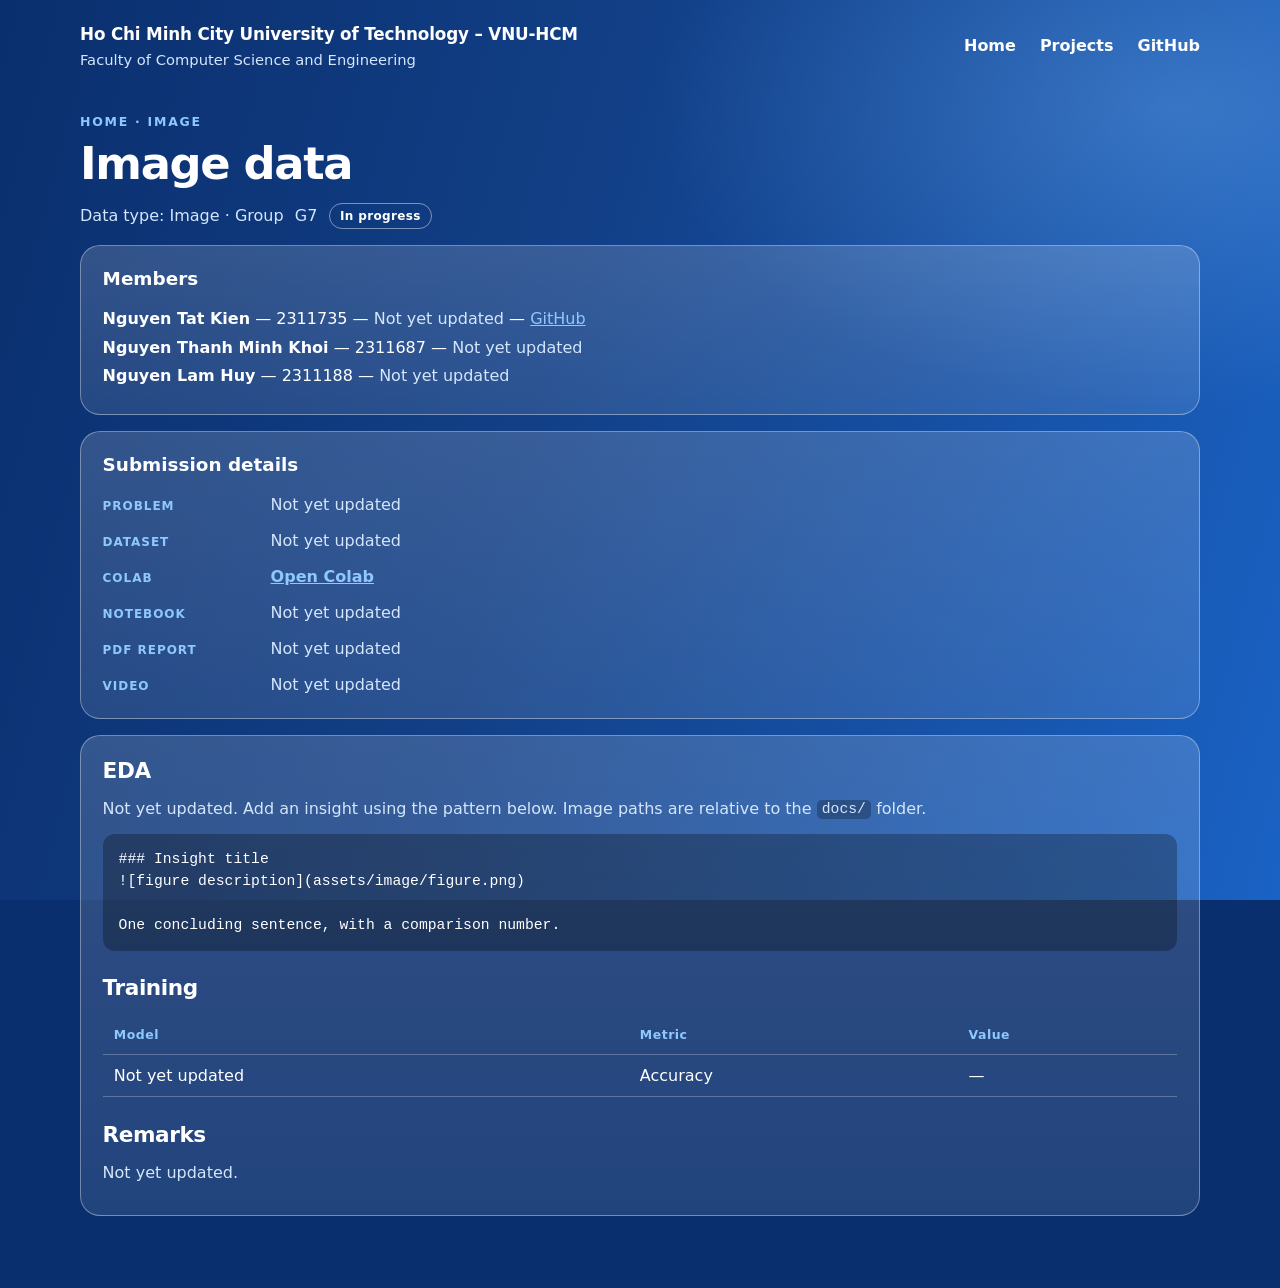
==== docs/image.html @ c70bbf6a "feat: landing page; update: image part" ====
<!DOCTYPE html>
<html lang="en">
<head>
  <meta charset="utf-8">
  <meta name="viewport" content="width=device-width, initial-scale=1">
  <title>Image data — G7</title>
  <link rel="stylesheet" href="css/site.css">
</head>
<body data-page="project" data-content="content/image.md">
  <header class="topbar">
    <div class="topbar-inner">
      <div class="brand">
        <p class="brand-title">Ho Chi Minh City University of Technology – VNU-HCM</p>
        <p class="brand-sub">Faculty of Computer Science and Engineering</p>
      </div>
      <nav class="nav" aria-label="Primary">
        <a href="index.html">Home</a>
        <a href="index.html#projects">Projects</a>
        <a href="https://github.com/tatkien/programming-for-ai" data-repo-link target="_blank" rel="noopener noreferrer">GitHub</a>
      </nav>
    </div>
  </header>

  <main class="sheet">
    <p class="kicker"><a href="index.html">Home</a> · Image</p>
    <h1>Image data</h1>
    <p class="meta-line">Data type: Image · Group <span data-group-name>G7</span> <span class="pill" data-status-pill data-status="draft">In progress</span></p>

    <section class="panel" aria-labelledby="members-heading">
      <h2 id="members-heading">Members</h2>
      <ul class="members" data-member-list>
        <li><strong>Nguyen Tat Kien</strong> — 2311735 — <span class="role">Not yet updated</span> — <a href="https://github.com/tatkien" target="_blank" rel="noopener noreferrer">GitHub</a></li>
        <li><strong>Nguyen Thanh Minh Khoi</strong> — 2311687 — <span class="role">Not yet updated</span></li>
        <li><strong>Nguyen Lam Huy</strong> — 2311188 — <span class="role">Not yet updated</span></li>
      </ul>
    </section>

    <section class="panel" aria-labelledby="info-heading">
      <h2 id="info-heading">Submission details</h2>
      <dl class="meta">
        <dt>Problem</dt>
        <dd data-field="problem">Not yet updated</dd>
        <dt>Dataset</dt>
        <dd data-field="dataset">Not yet updated</dd>
        <dt>Colab</dt>
        <dd data-field="colab"><span class="pending">Not yet updated</span></dd>
        <dt>Notebook</dt>
        <dd data-field="notebook"><span class="pending">Not yet updated</span></dd>
        <dt>PDF report</dt>
        <dd data-field="pdf"><span class="pending">Not yet updated</span></dd>
        <dt>Video</dt>
        <dd data-field="video"><span class="pending">Not yet updated</span></dd>
      </dl>
    </section>

    <section class="panel prose" id="writeup" aria-label="Results">
      <p>Not yet updated.</p>
    </section>
  </main>

  <noscript>
    <p class="noscript-note"><a href="index.html">Home</a> · <a href="tabular.html">Tabular</a> · <a href="text.html">Text</a> · <a href="image.html">Image</a></p>
  </noscript>
  <script src="js/render.js"></script>
</body>
</html>
---- docs/css/site.css ----
:root {
  --bg-deep: #0a2f6e;
  --bg-bright: #1a62c4;
  --text: #ffffff;
  --muted: #d4e6fb;
  --label: #8ec8ff;
  --card: rgba(255, 255, 255, 0.1);
  --card-border: rgba(255, 255, 255, 0.35);
  --font: "Segoe UI", system-ui, sans-serif;
}

* {
  box-sizing: border-box;
}

html {
  scroll-behavior: smooth;
}

body {
  margin: 0;
  min-height: 100vh;
  font-family: var(--font);
  color: var(--text);
  background-color: var(--bg-deep);
  background-image:
    radial-gradient(900px 520px at 92% 12%, rgba(142, 200, 255, 0.28), transparent 58%),
    linear-gradient(105deg, var(--bg-deep) 0%, #123f86 42%, var(--bg-bright) 100%);
  background-attachment: fixed;
  line-height: 1.5;
}

::selection {
  background: rgba(142, 200, 255, 0.35);
}

a:focus-visible,
.btn:focus-visible {
  outline: 2px solid #ffffff;
  outline-offset: 3px;
}

.topbar {
  padding: 1.35rem 0 0.4rem;
}

.topbar-inner,
.hero,
.sheet,
.noscript-note {
  width: min(1120px, calc(100% - 3rem));
  margin-inline: auto;
}

.topbar-inner {
  display: flex;
  justify-content: space-between;
  align-items: center;
  gap: 1.5rem;
}

.brand-title,
.brand-sub,
.kicker,
.meta-line,
.group-name {
  margin: 0;
}

.brand-title {
  font-size: 1.05rem;
  font-weight: 700;
  letter-spacing: -0.01em;
}

.brand-sub {
  margin-top: 0.15rem;
  color: var(--muted);
  font-size: 0.92rem;
}

.nav {
  display: flex;
  gap: 1.5rem;
}

.nav a {
  color: var(--text);
  font-weight: 600;
  text-decoration: none;
}

.nav a:hover {
  color: var(--label);
}

.hero {
  display: grid;
  grid-template-columns: minmax(0, 1.15fr) minmax(280px, 0.9fr);
  gap: 3rem;
  align-items: start;
  padding: 3.2rem 0 4.5rem;
}

.kicker {
  color: var(--label);
  font-size: 0.78rem;
  font-weight: 600;
  letter-spacing: 0.14em;
  text-transform: uppercase;
}

.kicker a {
  color: inherit;
  text-decoration: none;
}

.kicker a:hover {
  text-decoration: underline;
}

.intro h1,
.sheet h1 {
  margin: 0.55rem 0 1rem;
  font-size: clamp(2.3rem, 4.6vw, 3.55rem);
  font-weight: 700;
  letter-spacing: -0.03em;
  line-height: 1.05;
}

.sheet h1 {
  font-size: clamp(2rem, 4vw, 2.8rem);
}

.meta-line {
  margin-top: 0.35rem;
  color: var(--muted);
}

.meta-line strong {
  color: var(--text);
}

.group {
  margin: 1.35rem 0 1.5rem;
  padding-left: 0.95rem;
  border-left: 3px solid var(--label);
}

.group-name {
  font-weight: 700;
}

.members {
  margin: 0.45rem 0 0;
  padding: 0;
  list-style: none;
}

.members li {
  margin: 0.28rem 0;
}

.members a {
  color: var(--label);
}

.role,
.pending {
  color: var(--muted);
}

.btn {
  display: inline-flex;
  align-items: center;
  margin-top: 0.35rem;
  padding: 0.78rem 1.25rem;
  border-radius: 999px;
  background: #ffffff;
  color: var(--bg-deep);
  font-weight: 700;
  text-decoration: none;
}

.btn:hover {
  background: #e7f1ff;
}

.projects h2 {
  margin: 0.35rem 0 1rem;
  font-size: clamp(1.8rem, 3vw, 2.4rem);
  font-weight: 700;
  letter-spacing: -0.03em;
}

.cards {
  display: grid;
  gap: 0.85rem;
}

.card,
.panel {
  background: linear-gradient(180deg, rgba(255, 255, 255, 0.16), var(--card));
  border: 1px solid var(--card-border);
  border-radius: 1.25rem;
}

.card {
  padding: 1.15rem 1.25rem 1rem;
}

.card h3 {
  margin: 0.45rem 0 0.4rem;
  font-size: 1.45rem;
  font-weight: 700;
  letter-spacing: -0.02em;
  line-height: 1.15;
}

.summary {
  margin: 0;
  color: var(--muted);
}

.card-foot {
  display: flex;
  justify-content: space-between;
  align-items: center;
  gap: 0.75rem;
  margin: 0.95rem 0 0;
}

.card-foot a {
  color: var(--label);
  font-weight: 600;
  text-decoration: none;
}

.card-foot a:hover {
  text-decoration: underline;
}

.pill {
  display: inline-flex;
  align-items: center;
  padding: 0.18rem 0.65rem;
  border: 1px solid rgba(255, 255, 255, 0.45);
  border-radius: 999px;
  color: var(--text);
  font-size: 0.75rem;
  font-weight: 600;
  letter-spacing: 0.03em;
}

.pill.ready {
  background: #ffffff;
  border-color: #ffffff;
  color: var(--bg-deep);
}

.sheet {
  padding: 2.2rem 0 4.5rem;
}

.sheet .meta-line {
  display: flex;
  flex-wrap: wrap;
  align-items: center;
  gap: 0.45rem 0.7rem;
}

.panel {
  margin-top: 1rem;
  padding: 1.2rem 1.35rem 1.3rem;
}

.panel > h2 {
  margin: 0 0 0.9rem;
  font-size: 1.15rem;
  font-weight: 700;
}

.meta {
  display: grid;
  grid-template-columns: 9.5rem 1fr;
  gap: 0.75rem 1rem;
  align-items: baseline;
  margin: 0;
}

.meta dt {
  color: var(--label);
  font-size: 0.75rem;
  font-weight: 600;
  letter-spacing: 0.08em;
  text-transform: uppercase;
}

.meta dd {
  margin: 0;
  color: var(--muted);
}

.meta a {
  color: var(--label);
  font-weight: 600;
}

.prose h2,
.prose h3 {
  font-weight: 700;
  letter-spacing: -0.02em;
}

.prose h2 {
  margin: 1.35rem 0 0.55rem;
  font-size: 1.35rem;
}

.prose h2:first-child {
  margin-top: 0;
}

.prose h3 {
  margin: 1rem 0 0.4rem;
  font-size: 1.05rem;
}

.prose p,
.prose li {
  color: var(--muted);
}

.prose p {
  margin: 0.55rem 0;
  line-height: 1.6;
}

.prose ul {
  margin: 0.4rem 0 0.8rem;
  padding-left: 1.2rem;
}

.prose a {
  color: var(--label);
}

.prose img {
  display: block;
  max-width: 100%;
  height: auto;
  margin: 0.7rem 0;
  border-radius: 0.75rem;
  background: rgba(255, 255, 255, 0.06);
}

.prose table {
  width: 100%;
  margin: 0.8rem 0 1rem;
  border-collapse: collapse;
}

.prose th,
.prose td {
  padding: 0.55rem 0.7rem;
  border-bottom: 1px solid rgba(255, 255, 255, 0.25);
  text-align: left;
  vertical-align: top;
}

.prose th {
  color: var(--label);
  font-size: 0.78rem;
  font-weight: 700;
  letter-spacing: 0.04em;
}

.prose code {
  padding: 0.1em 0.35em;
  border-radius: 0.3rem;
  background: rgba(0, 0, 0, 0.25);
  font-family: Consolas, "Courier New", monospace;
  font-size: 0.92em;
}

.prose pre {
  margin: 0.7rem 0 1rem;
  padding: 0.9rem 1rem;
  overflow-x: auto;
  border-radius: 0.75rem;
  background: rgba(0, 0, 0, 0.28);
}

.prose pre code {
  padding: 0;
  background: none;
}

.noscript-note {
  padding-bottom: 2rem;
  color: var(--muted);
}

.noscript-note a {
  color: var(--label);
}

@media (max-width: 860px) {
  body {
    background-attachment: scroll;
  }

  .topbar-inner,
  .hero {
    display: block;
  }

  .nav {
    margin-top: 0.9rem;
    gap: 1rem;
  }

  .hero {
    padding-top: 2rem;
  }

  .projects {
    margin-top: 2.4rem;
  }
}

@media (max-width: 640px) {
  .topbar-inner,
  .hero,
  .sheet,
  .noscript-note {
    width: min(1120px, calc(100% - 2rem));
  }

  .meta {
    grid-template-columns: 1fr;
    gap: 0.2rem 0;
  }

  .meta dd {
    margin-bottom: 0.75rem;
  }
}
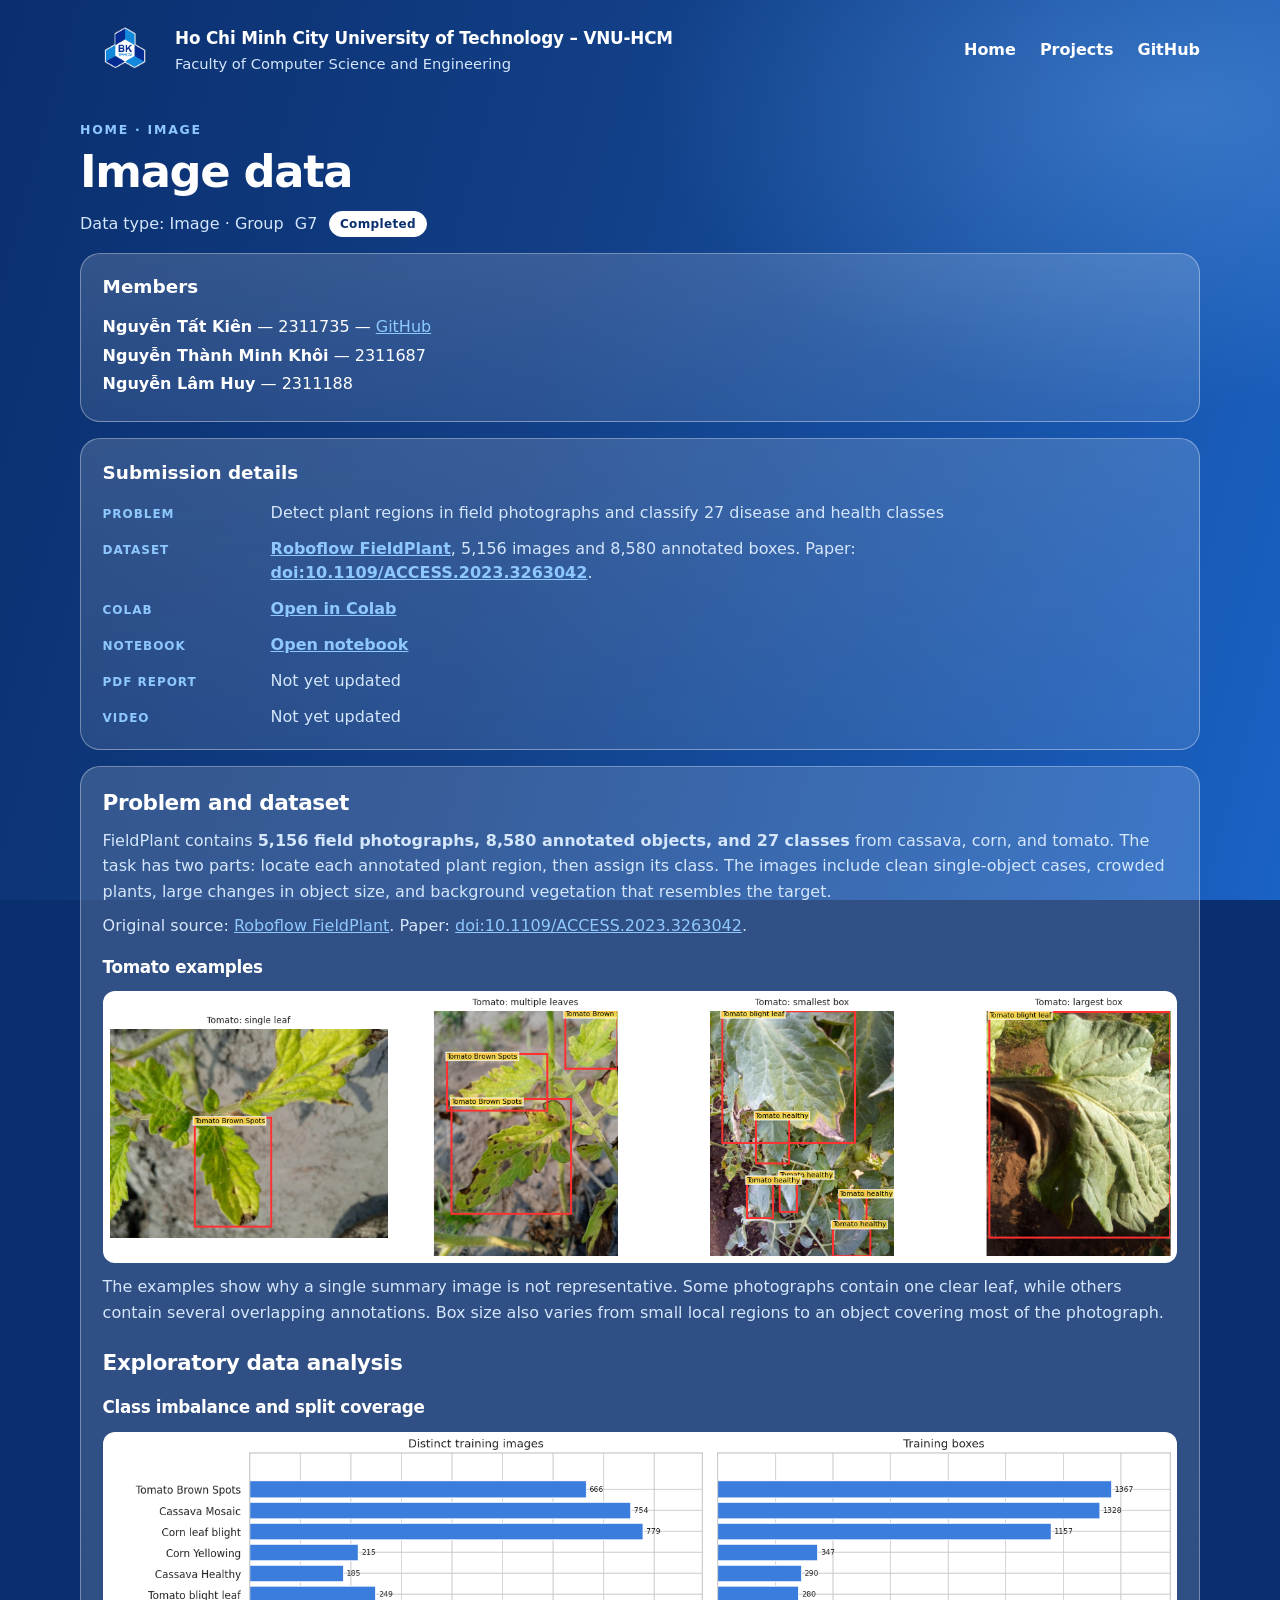
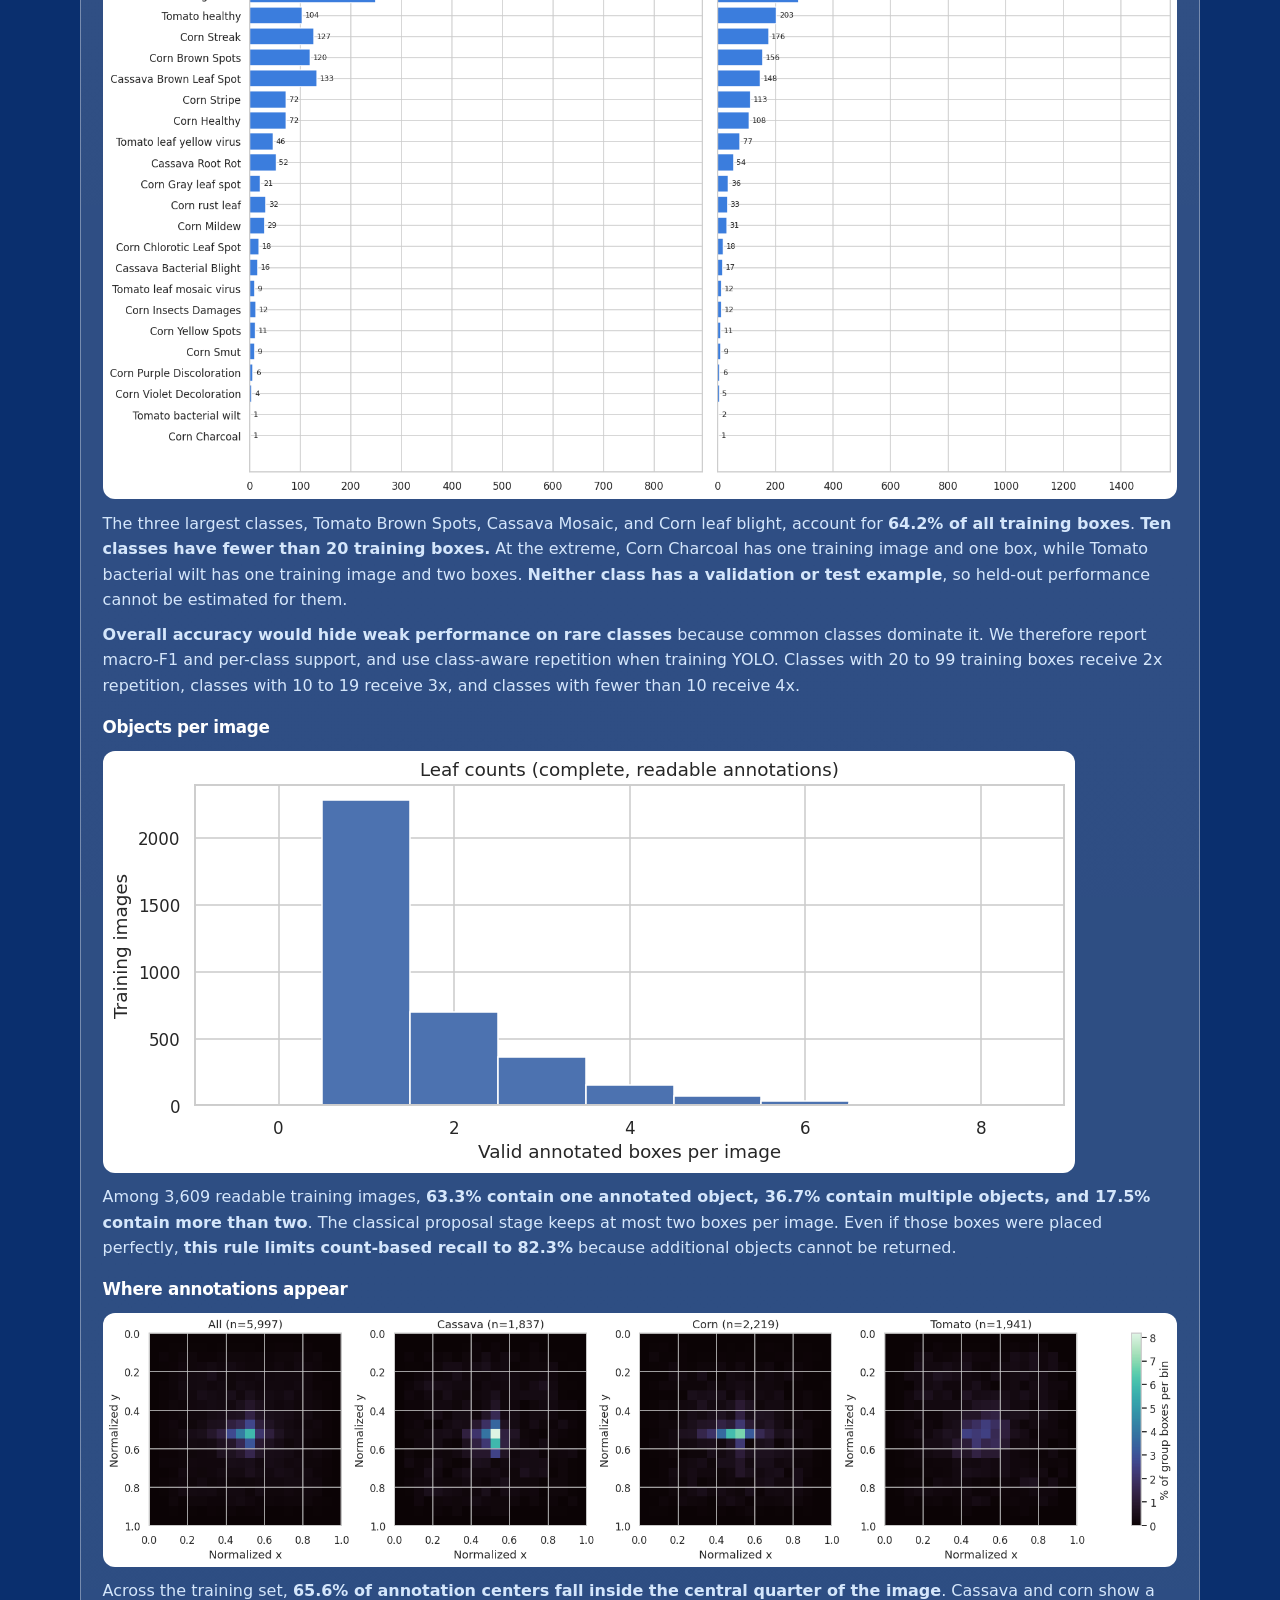
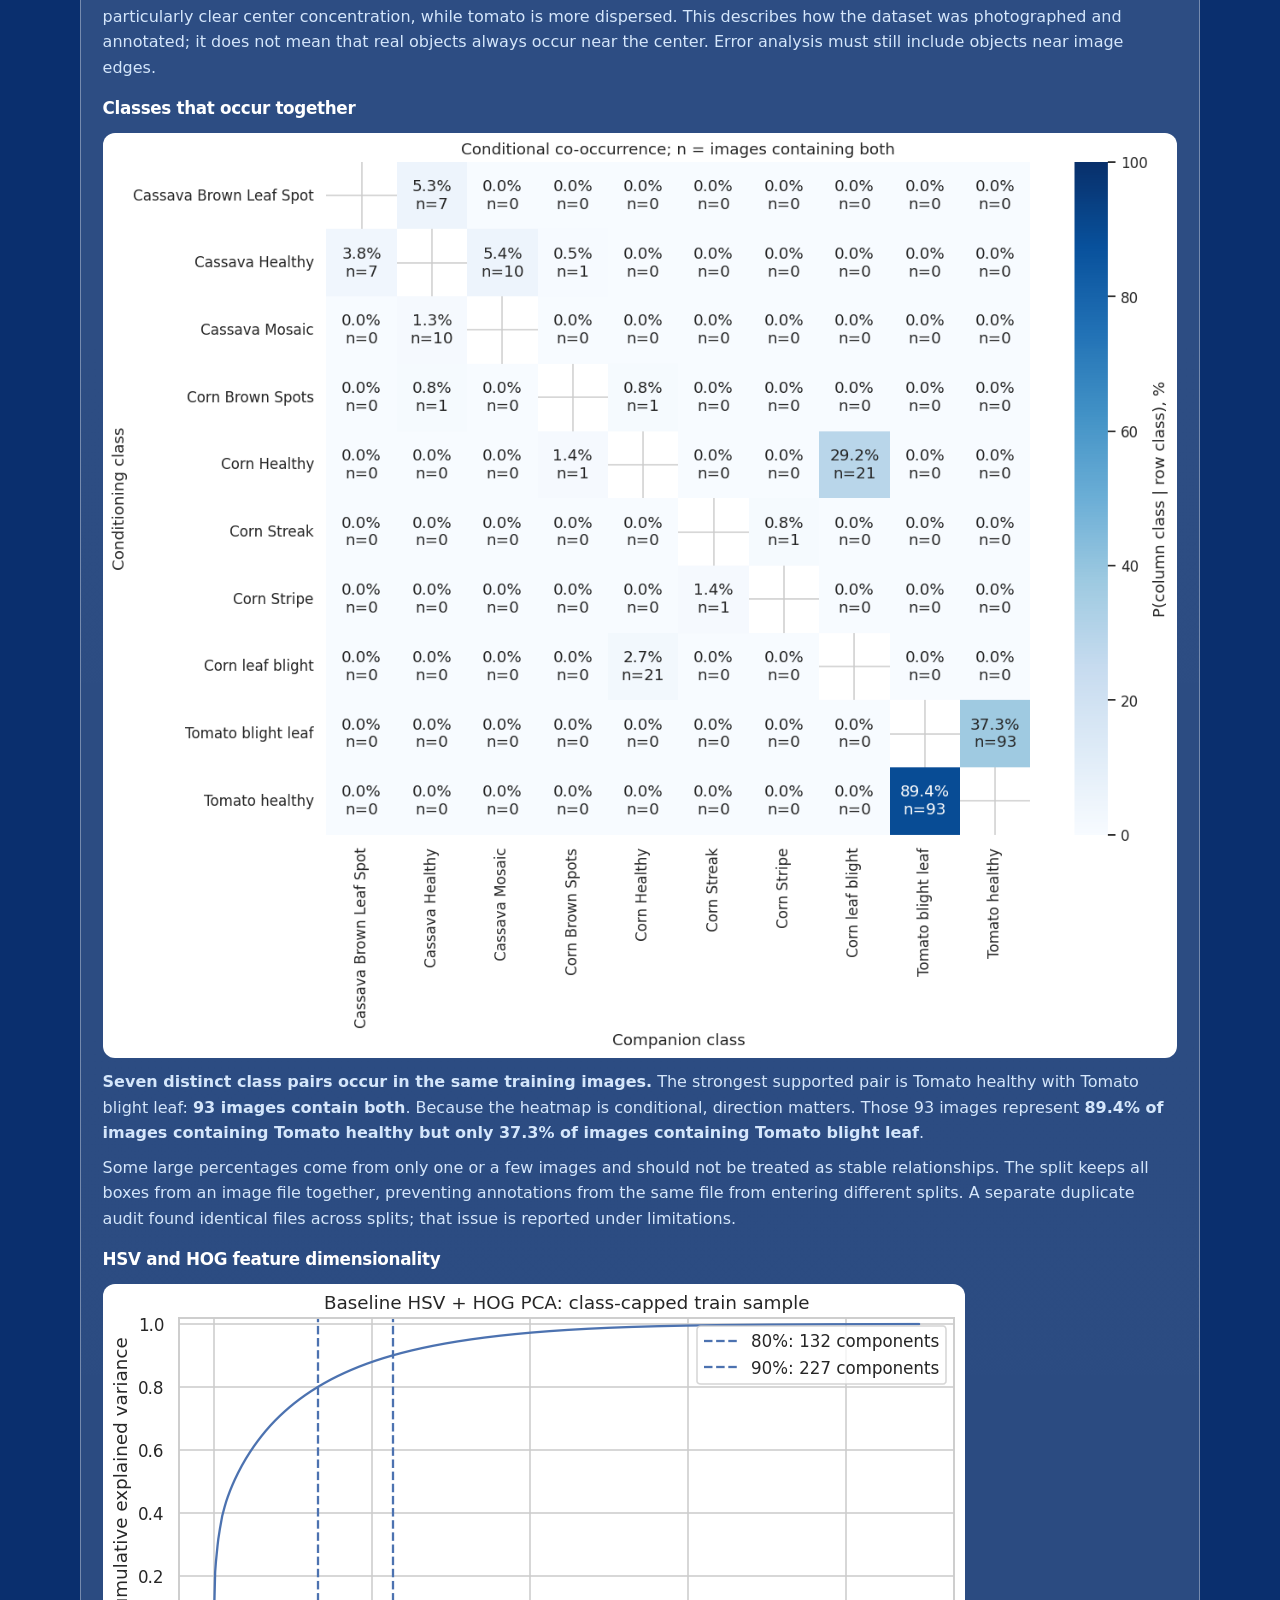
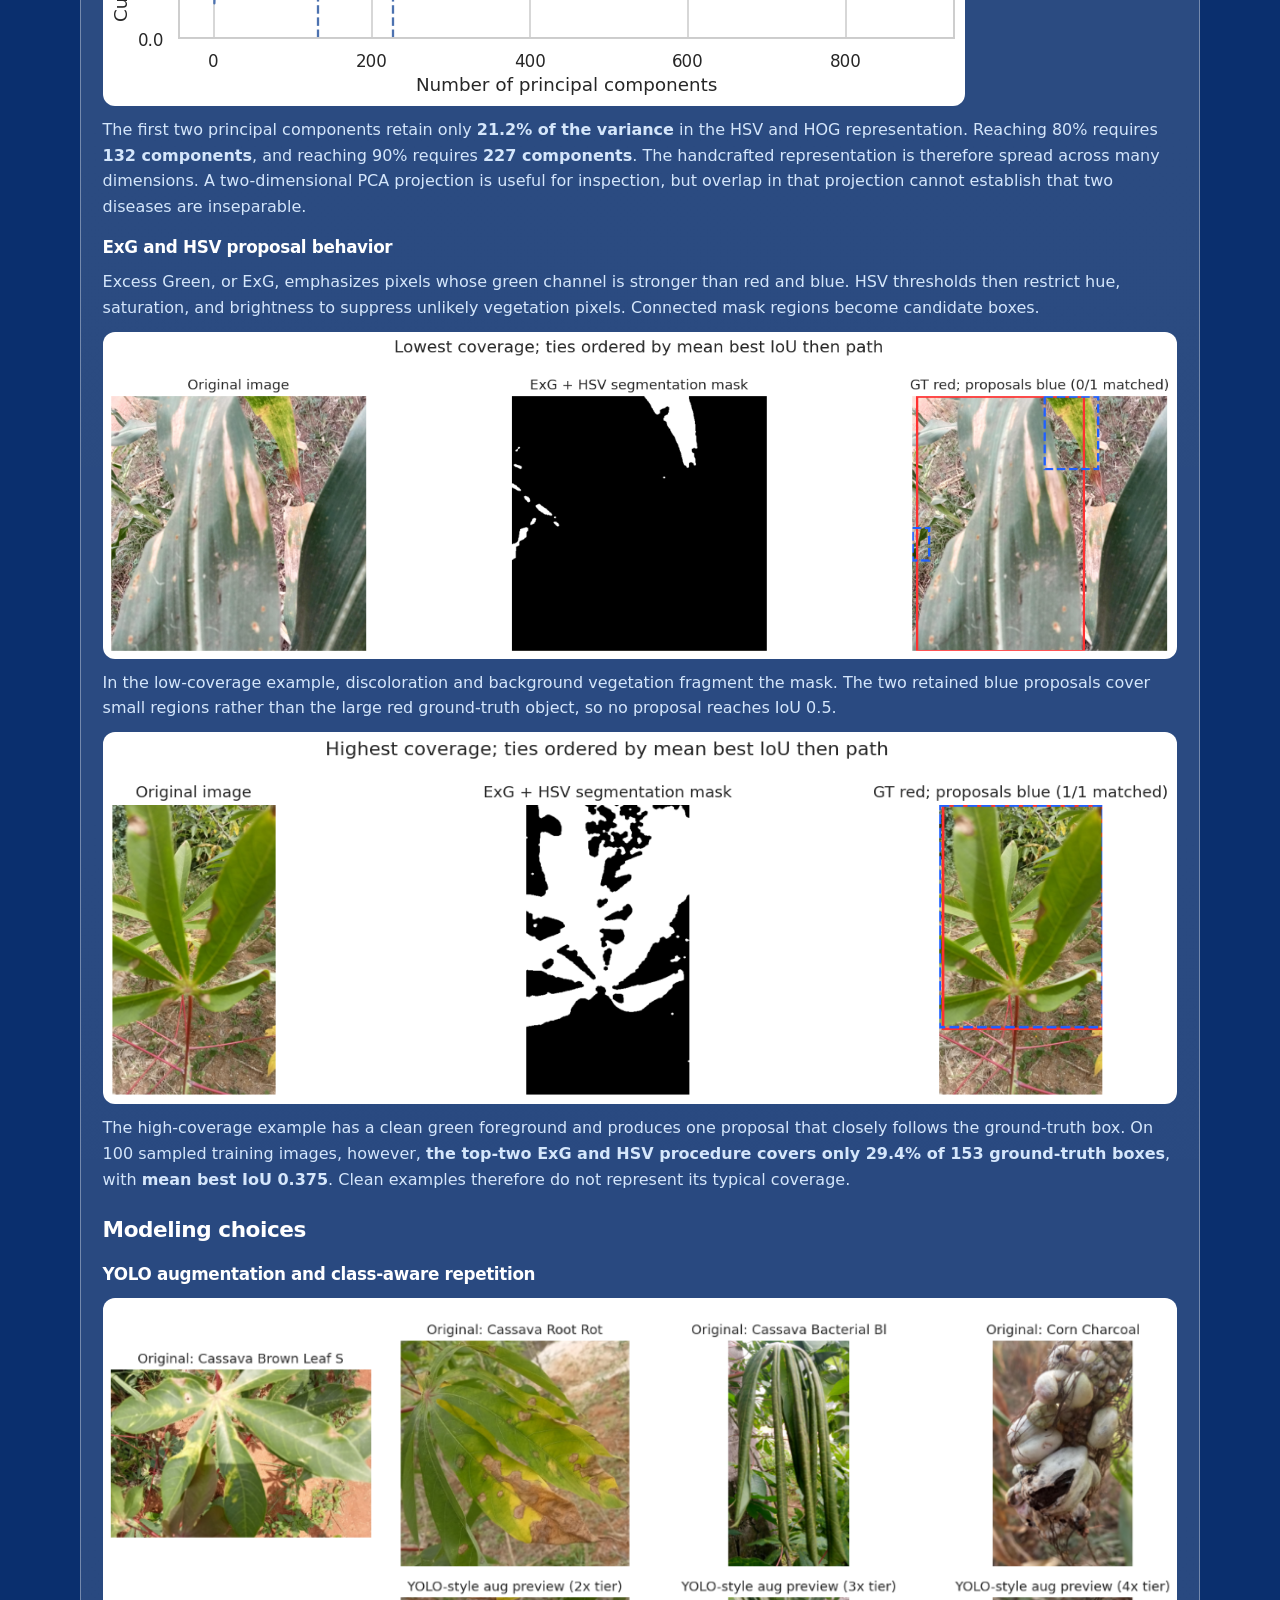
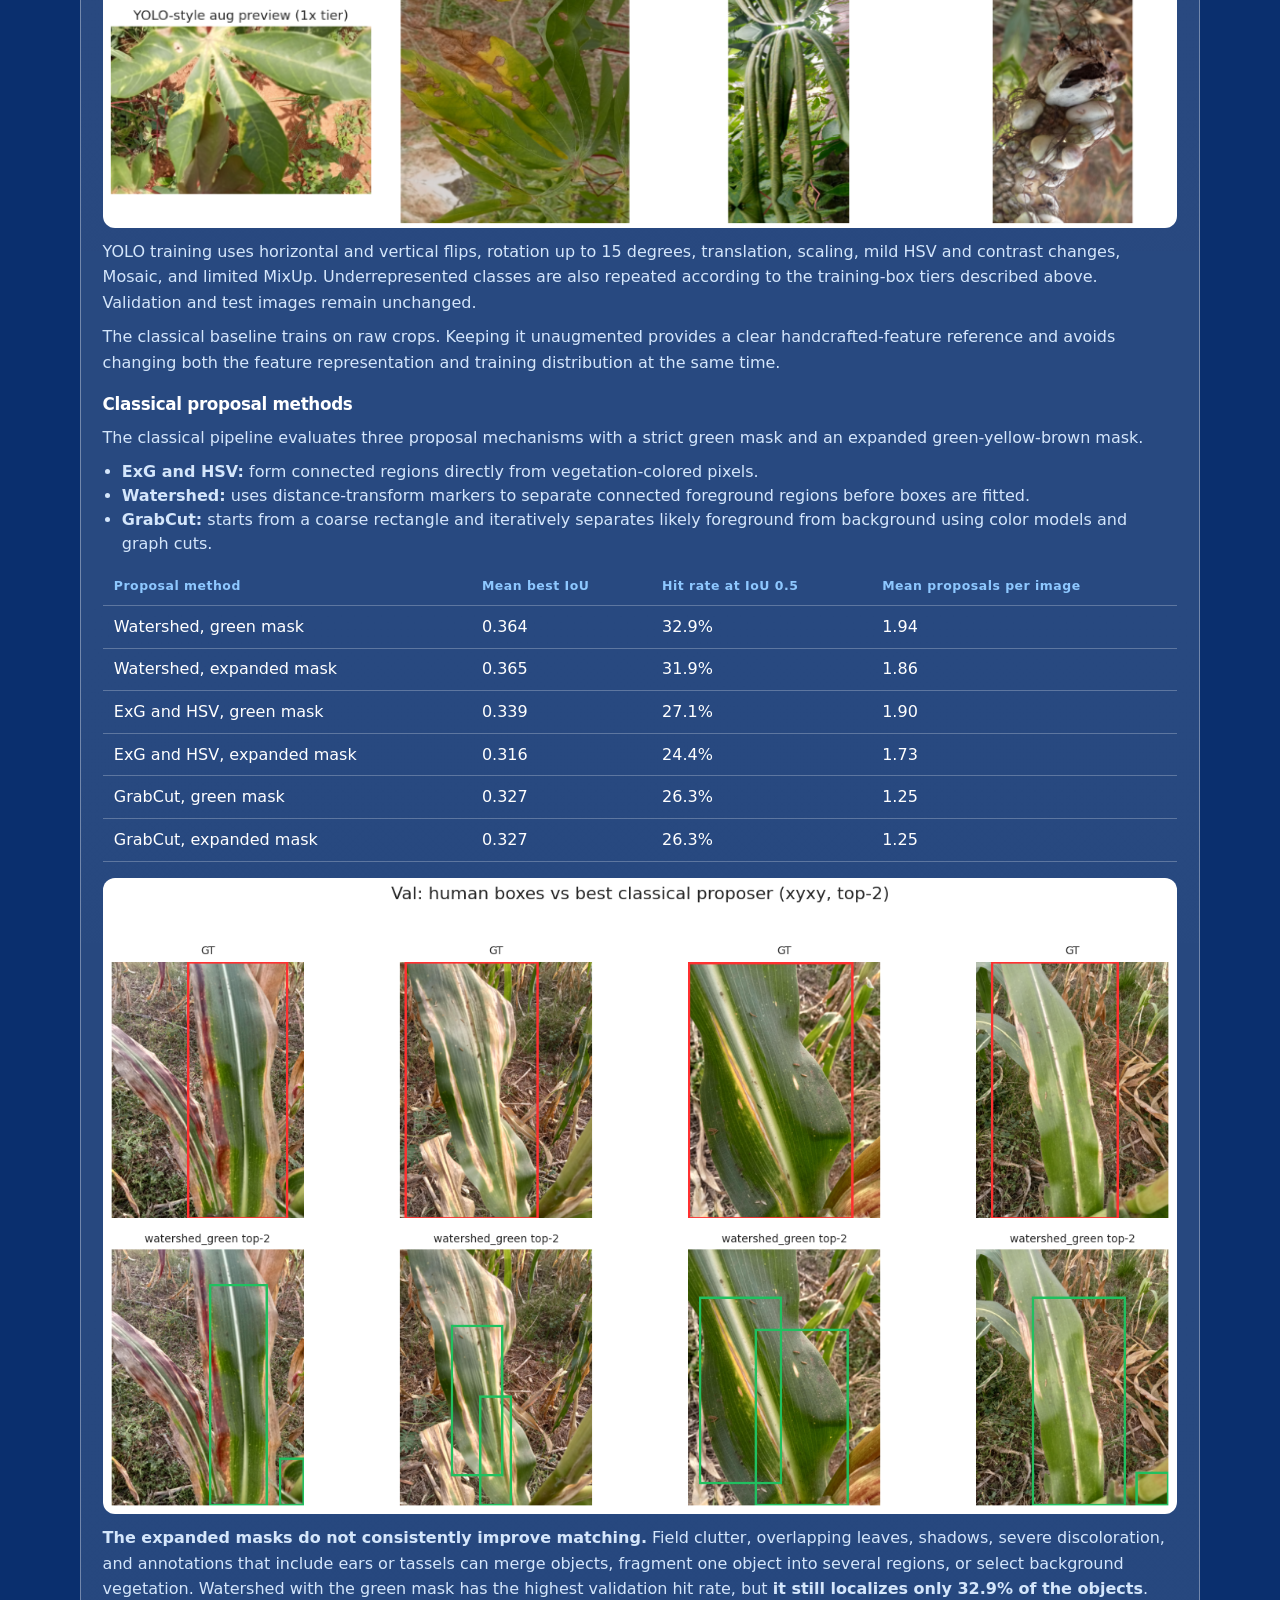
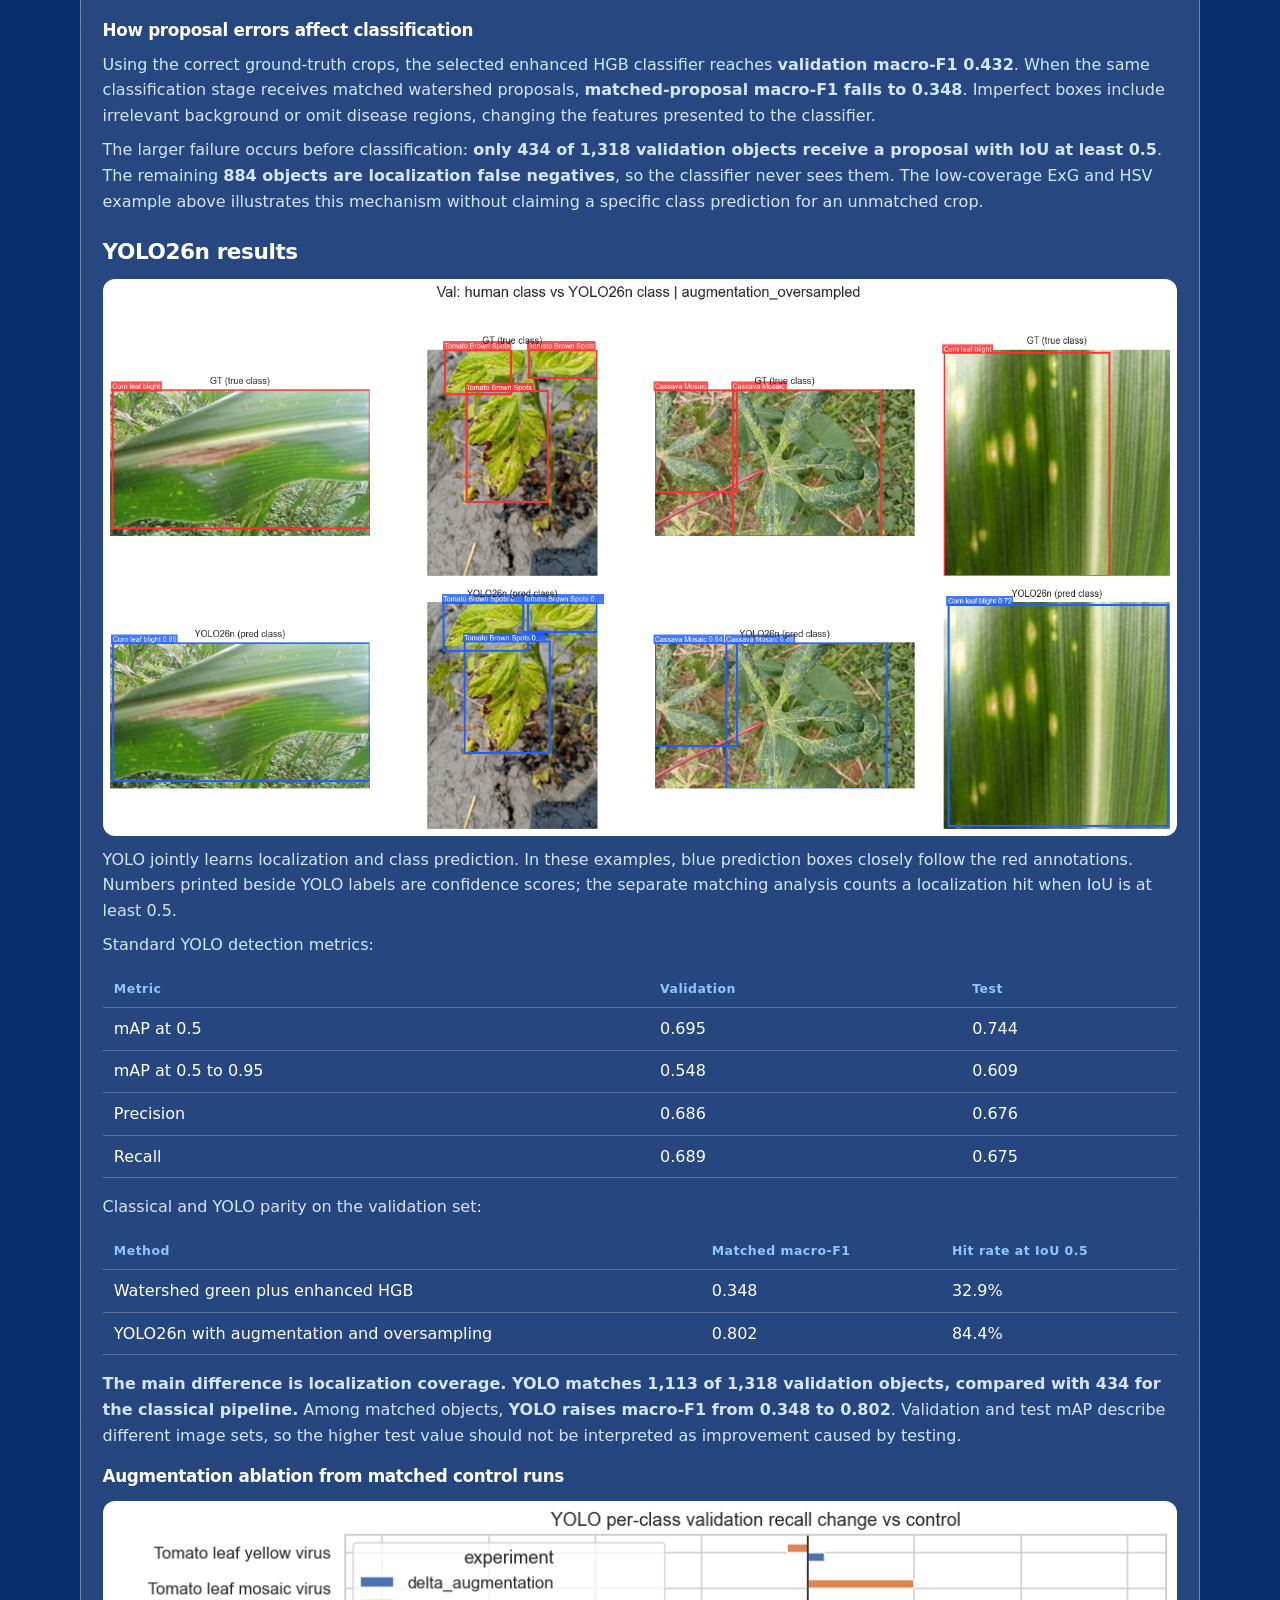
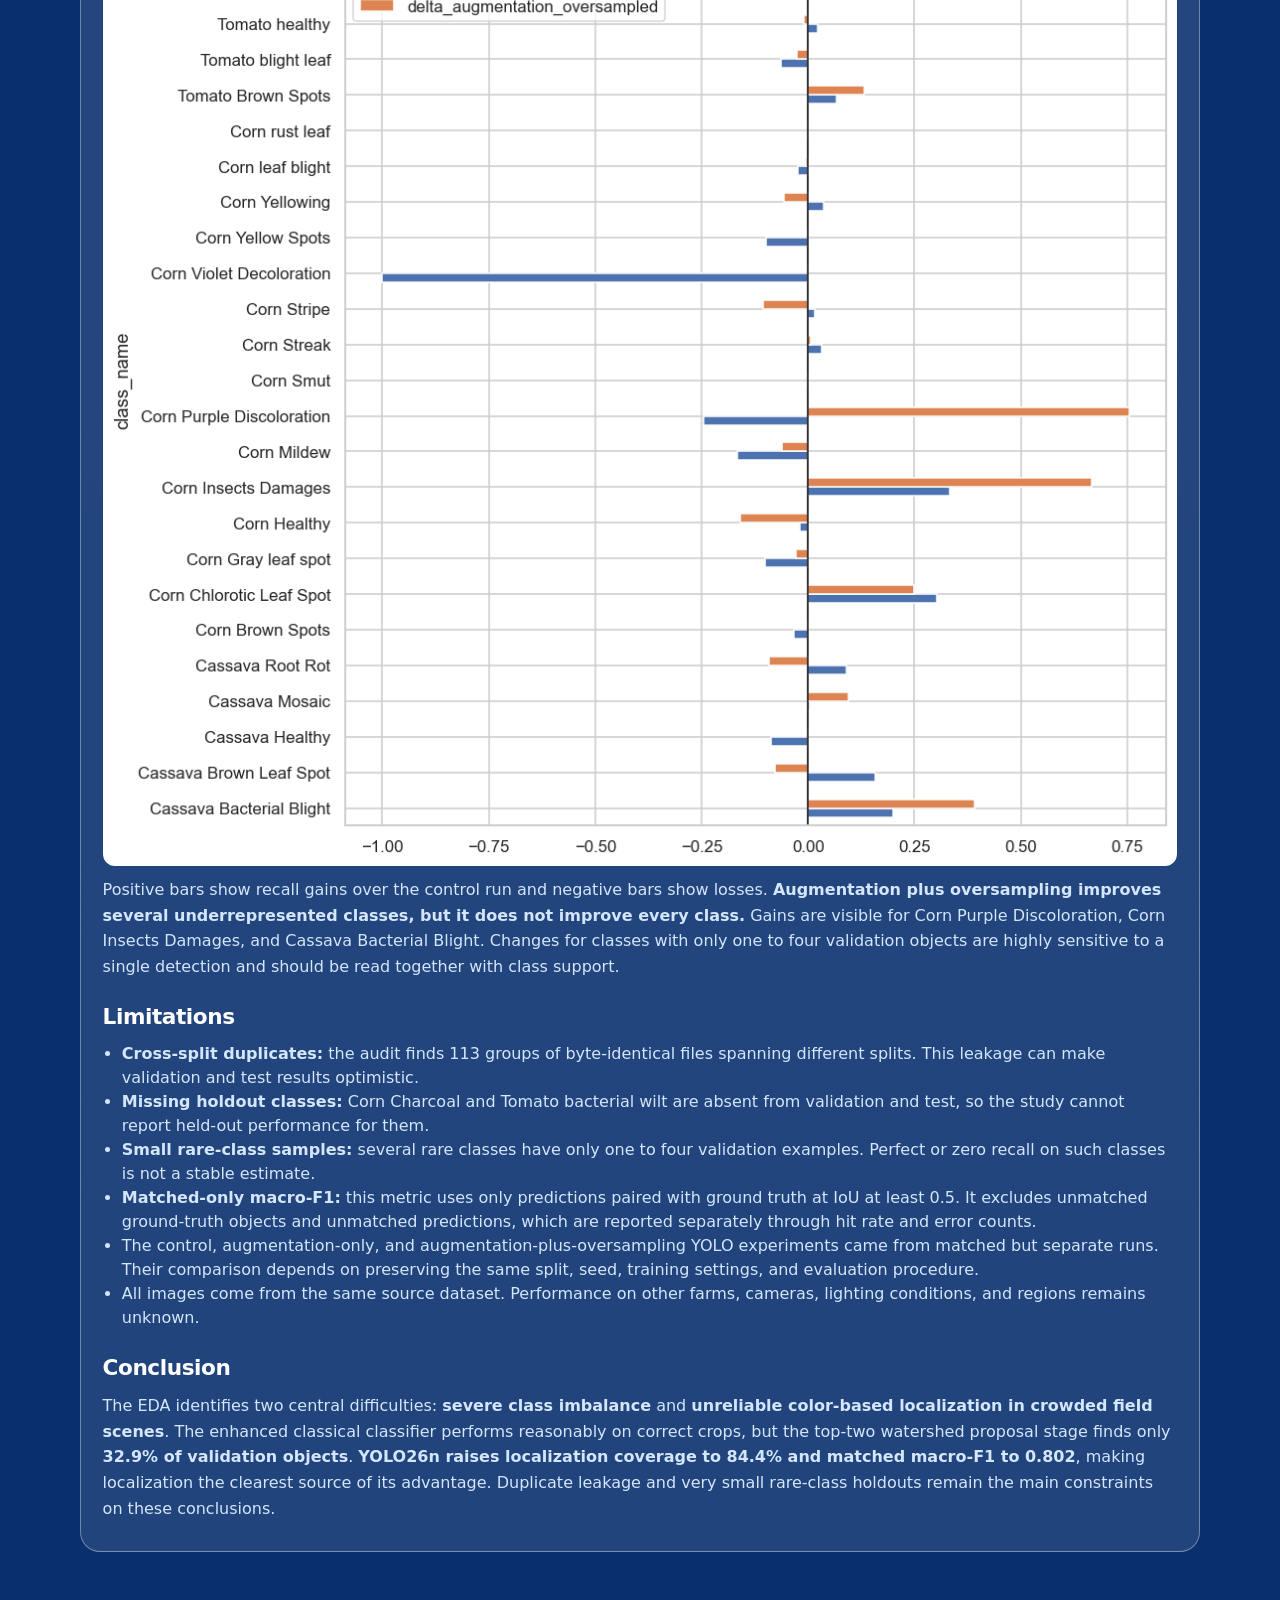
==== commit d7a71ce4: "feat: Update logo for UI" ====
--- a/docs/image.html
+++ b/docs/image.html
@@ -10,8 +10,11 @@
   <header class="topbar">
     <div class="topbar-inner">
       <div class="brand">
-        <p class="brand-title">Ho Chi Minh City University of Technology – VNU-HCM</p>
-        <p class="brand-sub">Faculty of Computer Science and Engineering</p>
+        <img class="brand-logo" src="assets/0.png" alt="BK TP.HCM">
+        <div>
+          <p class="brand-title">Ho Chi Minh City University of Technology – VNU-HCM</p>
+          <p class="brand-sub">Faculty of Computer Science and Engineering</p>
+        </div>
       </div>
       <nav class="nav" aria-label="Primary">
         <a href="index.html">Home</a>
--- a/docs/css/site.css
+++ b/docs/css/site.css
@@ -59,6 +59,19 @@
   gap: 1.5rem;
 }
 
+.brand {
+  display: flex;
+  align-items: center;
+  gap: 0.85rem;
+  min-width: 0;
+}
+
+.brand-logo {
+  height: 3.6rem;
+  width: auto;
+  flex: none;
+}
+
 .brand-title,
 .brand-sub,
 .kicker,
